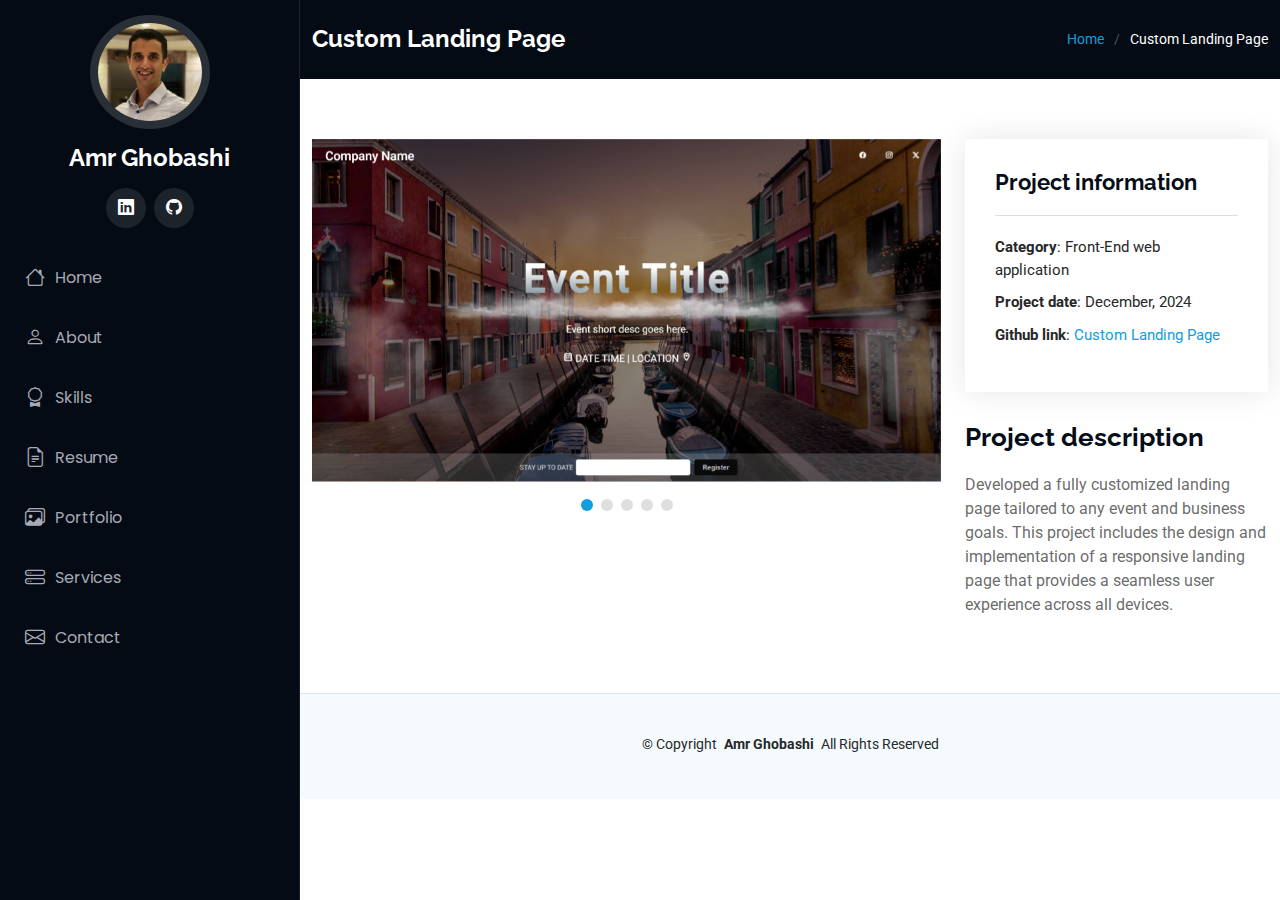
==== landing.html @ 42d62b1d "commit portfolio website" ====
<!DOCTYPE html>
<html lang="en">

<head>
  <meta charset="utf-8">
  <meta content="width=device-width, initial-scale=1.0" name="viewport">
  <title>Portfolio Details - iPortfolio Bootstrap Template</title>
  <meta content="" name="description">
  <meta content="" name="keywords">

  <!-- Favicons -->
  <link href="assets/img/favicon.png" rel="icon">
  <link href="assets/img/apple-touch-icon.png" rel="apple-touch-icon">

  <!-- Fonts -->
  <link href="https://fonts.googleapis.com" rel="preconnect">
  <link href="https://fonts.gstatic.com" rel="preconnect" crossorigin>
  <link href="https://fonts.googleapis.com/css2?family=Roboto:ital,wght@0,100;0,300;0,400;0,500;0,700;0,900;1,100;1,300;1,400;1,500;1,700;1,900&family=Poppins:ital,wght@0,100;0,200;0,300;0,400;0,500;0,600;0,700;0,800;0,900;1,100;1,200;1,300;1,400;1,500;1,600;1,700;1,800;1,900&family=Raleway:ital,wght@0,100;0,200;0,300;0,400;0,500;0,600;0,700;0,800;0,900;1,100;1,200;1,300;1,400;1,500;1,600;1,700;1,800;1,900&display=swap" rel="stylesheet">

  <!-- Vendor CSS Files -->
  <link href="assets/vendor/bootstrap/css/bootstrap.min.css" rel="stylesheet">
  <link href="assets/vendor/bootstrap-icons/bootstrap-icons.css" rel="stylesheet">
  <link href="assets/vendor/aos/aos.css" rel="stylesheet">
  <link href="assets/vendor/glightbox/css/glightbox.min.css" rel="stylesheet">
  <link href="assets/vendor/swiper/swiper-bundle.min.css" rel="stylesheet">

  <!-- Main CSS File -->
  <link href="assets/css/main.css" rel="stylesheet">

  <!-- =======================================================
  * Template Name: iPortfolio
  * Template URL: https://bootstrapmade.com/iportfolio-bootstrap-portfolio-websites-template/
  * Updated: Jun 29 2024 with Bootstrap v5.3.3
  * Author: BootstrapMade.com
  * License: https://bootstrapmade.com/license/
  ======================================================== -->
</head>

<body class="portfolio-details-page">

  <header id="header" class="header dark-background d-flex flex-column">
    <i class="header-toggle d-xl-none bi bi-list"></i>

    <div class="profile-img">
      <img src="assets/img/my-profile-img.jpg" alt="" class="img-fluid rounded-circle">
    </div>

    <a href="index.html" class="logo d-flex align-items-center justify-content-center">
      <!-- Uncomment the line below if you also wish to use an image logo -->
      <!-- <img src="assets/img/logo.png" alt=""> -->
      <h1 class="sitename">Amr Ghobashi</h1>
    </a>

    <div class="social-links text-center">
      <a href="https://www.linkedin.com/in/amr-ghobashi/" target="_blank" class="linkedin"><i class="bi bi-linkedin"></i></a>
      <a href="https://github.com/amrghobashi" target="_blank" class="github"><i class="bi bi-github"></i></a>
    </div>

    <nav id="navmenu" class="navmenu">
      <ul>
        <li><a href="index.html#hero"><i class="bi bi-house navicon"></i>Home</a></li>
        <li><a href="index.html#about"><i class="bi bi-person navicon"></i> About</a></li>
        <li><a href="index.html#skills"><i class="bi bi-award navicon"></i> Skills</a></li>
        <li><a href="index.html#resume"><i class="bi bi-file-earmark-text navicon"></i> Resume</a></li>
        <li><a href="index.html#portfolio"><i class="bi bi-images navicon"></i> Portfolio</a></li>
        <li><a href="index.html#services"><i class="bi bi-hdd-stack navicon"></i> Services</a></li>
        <li><a href="index.html#contact"><i class="bi bi-envelope navicon"></i> Contact</a></li>
      </ul>
    </nav>

  </header>

  <main class="main">

    <!-- Page Title -->
    <div class="page-title dark-background">
      <div class="container d-lg-flex justify-content-between align-items-center">
        <h1 class="mb-2 mb-lg-0">Custom Landing Page</h1>
        <nav class="breadcrumbs">
          <ol>
            <li><a href="index.html">Home</a></li>
            <li class="current">Custom Landing Page</li>
          </ol>
        </nav>
      </div>
    </div><!-- End Page Title -->

    <!-- Portfolio Details Section -->
    <section id="portfolio-details" class="portfolio-details section">

      <div class="container" data-aos="fade-up" data-aos-delay="100">

        <div class="row gy-4">

          <div class="col-lg-8">
            <div class="portfolio-details-slider swiper init-swiper">

              <script type="application/json" class="swiper-config">
                {
                  "loop": true,
                  "speed": 600,
                  "autoplay": {
                    "delay": 5000
                  },
                  "slidesPerView": "auto",
                  "pagination": {
                    "el": ".swiper-pagination",
                    "type": "bullets",
                    "clickable": true
                  }
                }
              </script>

              <div class="swiper-wrapper align-items-top">

                <div class="swiper-slide">
                  <img src="assets/img/portfolio/landing/1.JPG" alt="">
                </div>

                <div class="swiper-slide">
                  <img src="assets/img/portfolio/landing/2.JPG" alt="">
                </div>

                <div class="swiper-slide">
                  <img src="assets/img/portfolio/landing/3.JPG" alt="">
                </div>

                <div class="swiper-slide">
                  <img src="assets/img/portfolio/landing/4.JPG" alt="">
                </div>

                <div class="swiper-slide">
                  <img src="assets/img/portfolio/landing/5.JPG" alt="">
                </div>

              </div>
              <div class="swiper-pagination"></div>
            </div>
          </div>

          <div class="col-lg-4">
            <div class="portfolio-info" data-aos="fade-up" data-aos-delay="200">
              <h3>Project information</h3>
              <ul>
                <li><strong>Category</strong>: Front-End web application</li>
                <li><strong>Project date</strong>: December, 2024</li>
                <li><strong>Github link</strong>: <a target="_blank" href="https://github.com/amrghobashi/custom-landing">Custom Landing Page</a>
                </li>
              </ul>
            </div>
            <div class="portfolio-description" data-aos="fade-up" data-aos-delay="300">
              <h2>Project description</h2>
              <p>
                Developed a fully customized landing page tailored to any event and business goals. This project includes the 
                design and implementation of a responsive landing page that provides a seamless user experience across all devices.            </p>
            </div>
          </div>

        </div>

      </div>

    </section><!-- /Portfolio Details Section -->

  </main>

  <footer id="footer" class="footer position-relative light-background">

    <div class="container">
      <div class="copyright text-center ">
        <p>© <span>Copyright</span> <strong class="px-1 sitename">Amr Ghobashi</strong> <span>All Rights Reserved</span></p>
      </div>
      <div class="credits">
        <!-- All the links in the footer should remain intact. -->
        <!-- You can delete the links only if you've purchased the pro version. -->
        <!-- Licensing information: https://bootstrapmade.com/license/ -->
        <!-- Purchase the pro version with working PHP/AJAX contact form: [buy-url] -->
        <!-- Designed by <a href="https://bootstrapmade.com/">BootstrapMade</a> Distributed by <a href="https://themewagon.com">ThemeWagon</a> -->
      </div>
    </div>

  </footer>

  <!-- Scroll Top -->
  <a href="#" id="scroll-top" class="scroll-top d-flex align-items-center justify-content-center"><i class="bi bi-arrow-up-short"></i></a>

  <!-- Preloader -->
  <div id="preloader"></div>

  <!-- Vendor JS Files -->
  <script src="assets/vendor/bootstrap/js/bootstrap.bundle.min.js"></script>
  <script src="assets/vendor/php-email-form/validate.js"></script>
  <script src="assets/vendor/aos/aos.js"></script>
  <script src="assets/vendor/typed.js/typed.umd.js"></script>
  <script src="assets/vendor/purecounter/purecounter_vanilla.js"></script>
  <script src="assets/vendor/waypoints/noframework.waypoints.js"></script>
  <script src="assets/vendor/glightbox/js/glightbox.min.js"></script>
  <script src="assets/vendor/imagesloaded/imagesloaded.pkgd.min.js"></script>
  <script src="assets/vendor/isotope-layout/isotope.pkgd.min.js"></script>
  <script src="assets/vendor/swiper/swiper-bundle.min.js"></script>

  <!-- Main JS File -->
  <script src="assets/js/main.js"></script>

</body>

</html>
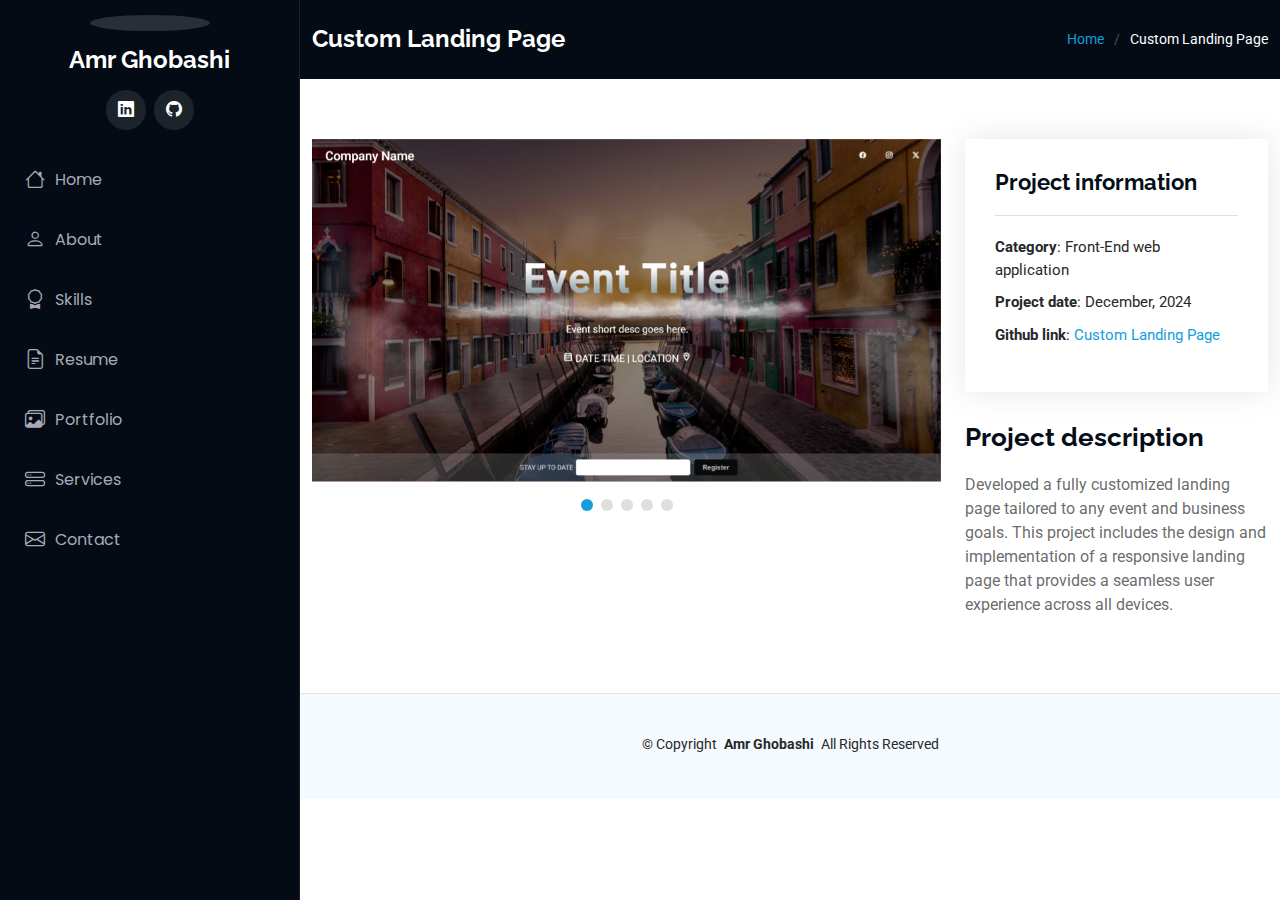
==== commit f821a585: "commit portfolio website" ====
--- a/landing.html
+++ b/landing.html
@@ -42,7 +42,7 @@
     <i class="header-toggle d-xl-none bi bi-list"></i>
 
     <div class="profile-img">
-      <img src="assets/img/my-profile-img.jpg" alt="" class="img-fluid rounded-circle">
+      <img src="assets/img/my-profile-img.png" alt="" class="img-fluid rounded-circle">
     </div>
 
     <a href="index.html" class="logo d-flex align-items-center justify-content-center">
@@ -114,23 +114,23 @@
               <div class="swiper-wrapper align-items-top">
 
                 <div class="swiper-slide">
-                  <img src="assets/img/portfolio/landing/1.JPG" alt="">
-                </div>
-
-                <div class="swiper-slide">
-                  <img src="assets/img/portfolio/landing/2.JPG" alt="">
-                </div>
-
-                <div class="swiper-slide">
-                  <img src="assets/img/portfolio/landing/3.JPG" alt="">
-                </div>
-
-                <div class="swiper-slide">
-                  <img src="assets/img/portfolio/landing/4.JPG" alt="">
-                </div>
-
-                <div class="swiper-slide">
-                  <img src="assets/img/portfolio/landing/5.JPG" alt="">
+                  <img src="assets/img/portfolio/landing/1.png" alt="">
+                </div>
+
+                <div class="swiper-slide">
+                  <img src="assets/img/portfolio/landing/2.png" alt="">
+                </div>
+
+                <div class="swiper-slide">
+                  <img src="assets/img/portfolio/landing/3.png" alt="">
+                </div>
+
+                <div class="swiper-slide">
+                  <img src="assets/img/portfolio/landing/4.png" alt="">
+                </div>
+
+                <div class="swiper-slide">
+                  <img src="assets/img/portfolio/landing/5.png" alt="">
                 </div>
 
               </div>
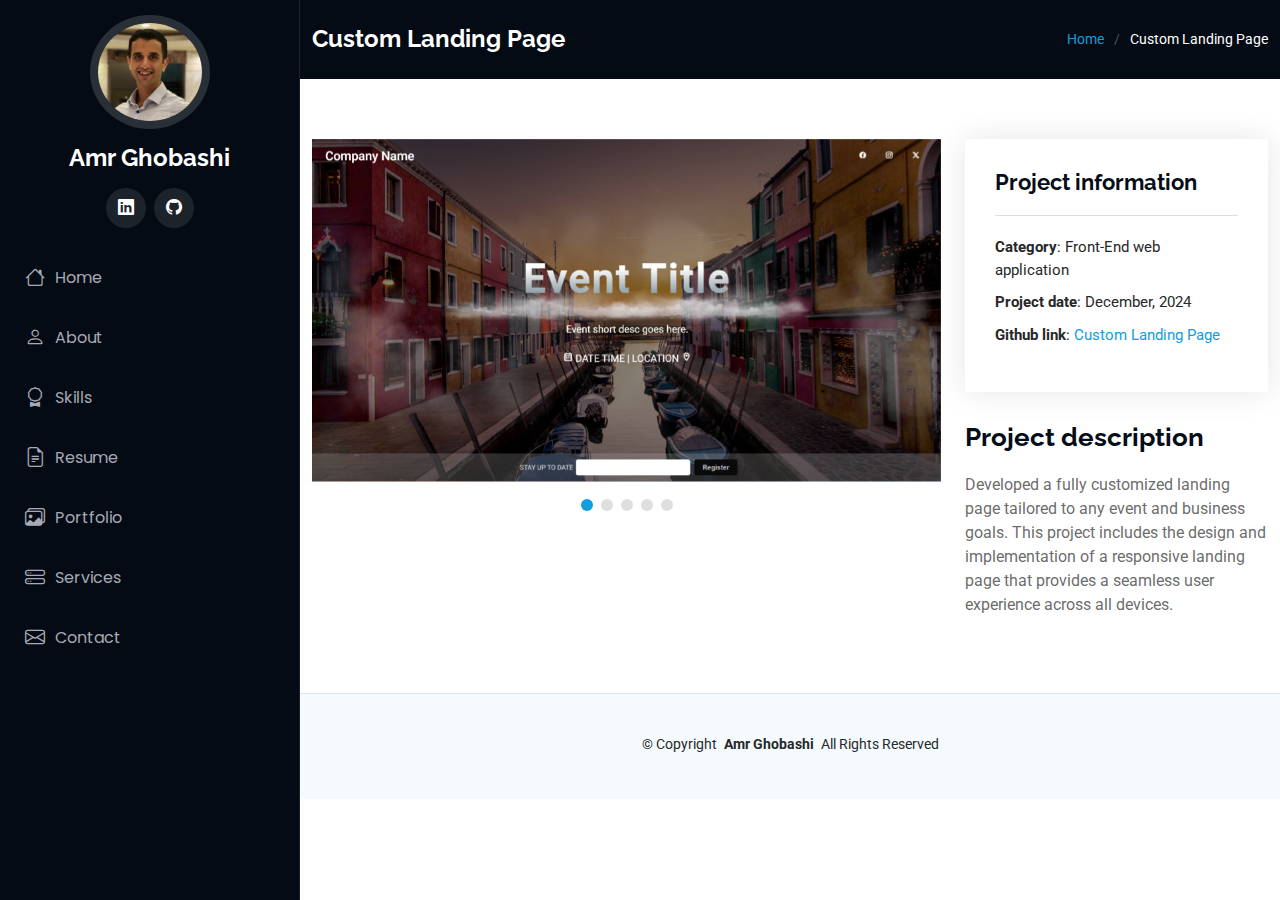
==== commit 29ef5421: "change image extensions" ====
--- a/landing.html
+++ b/landing.html
@@ -42,7 +42,7 @@
     <i class="header-toggle d-xl-none bi bi-list"></i>
 
     <div class="profile-img">
-      <img src="assets/img/my-profile-img.png" alt="" class="img-fluid rounded-circle">
+      <img src="assets/img/my-profile-img.jpg" alt="" class="img-fluid rounded-circle">
     </div>
 
     <a href="index.html" class="logo d-flex align-items-center justify-content-center">
